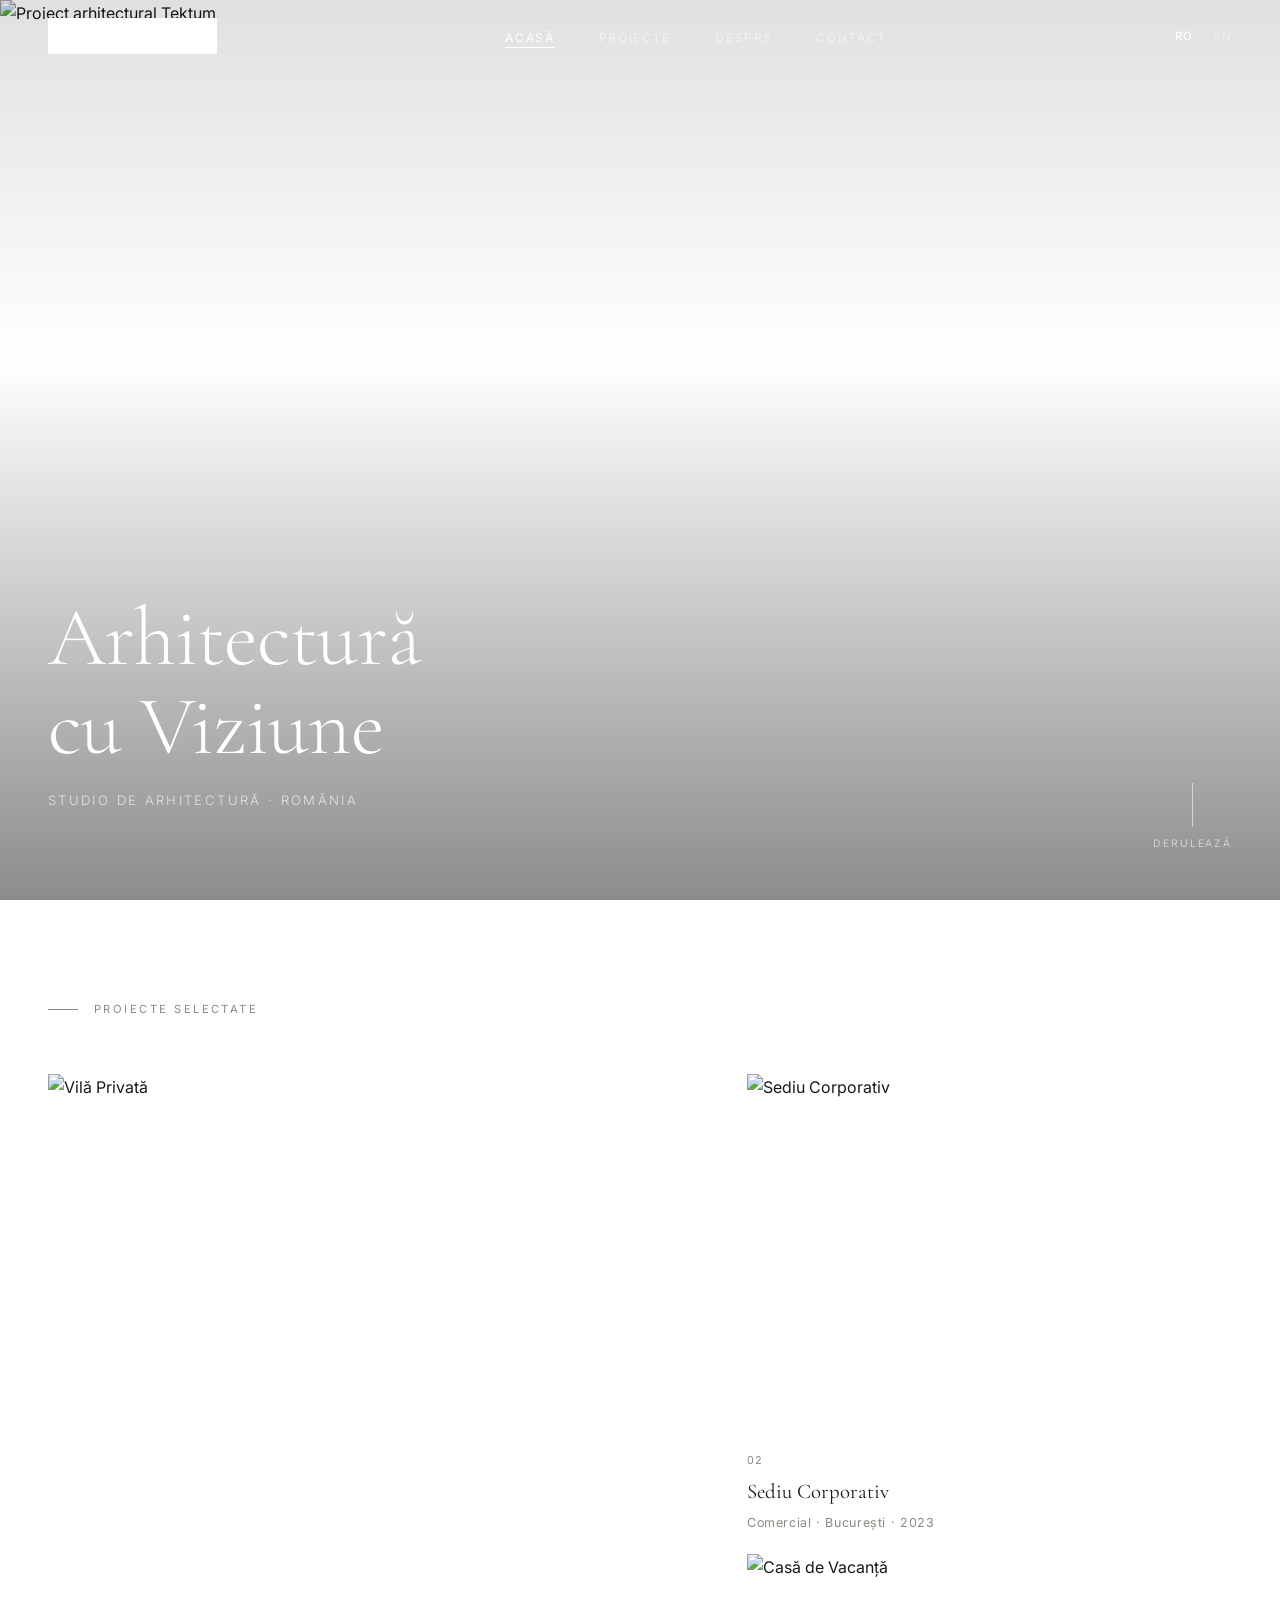
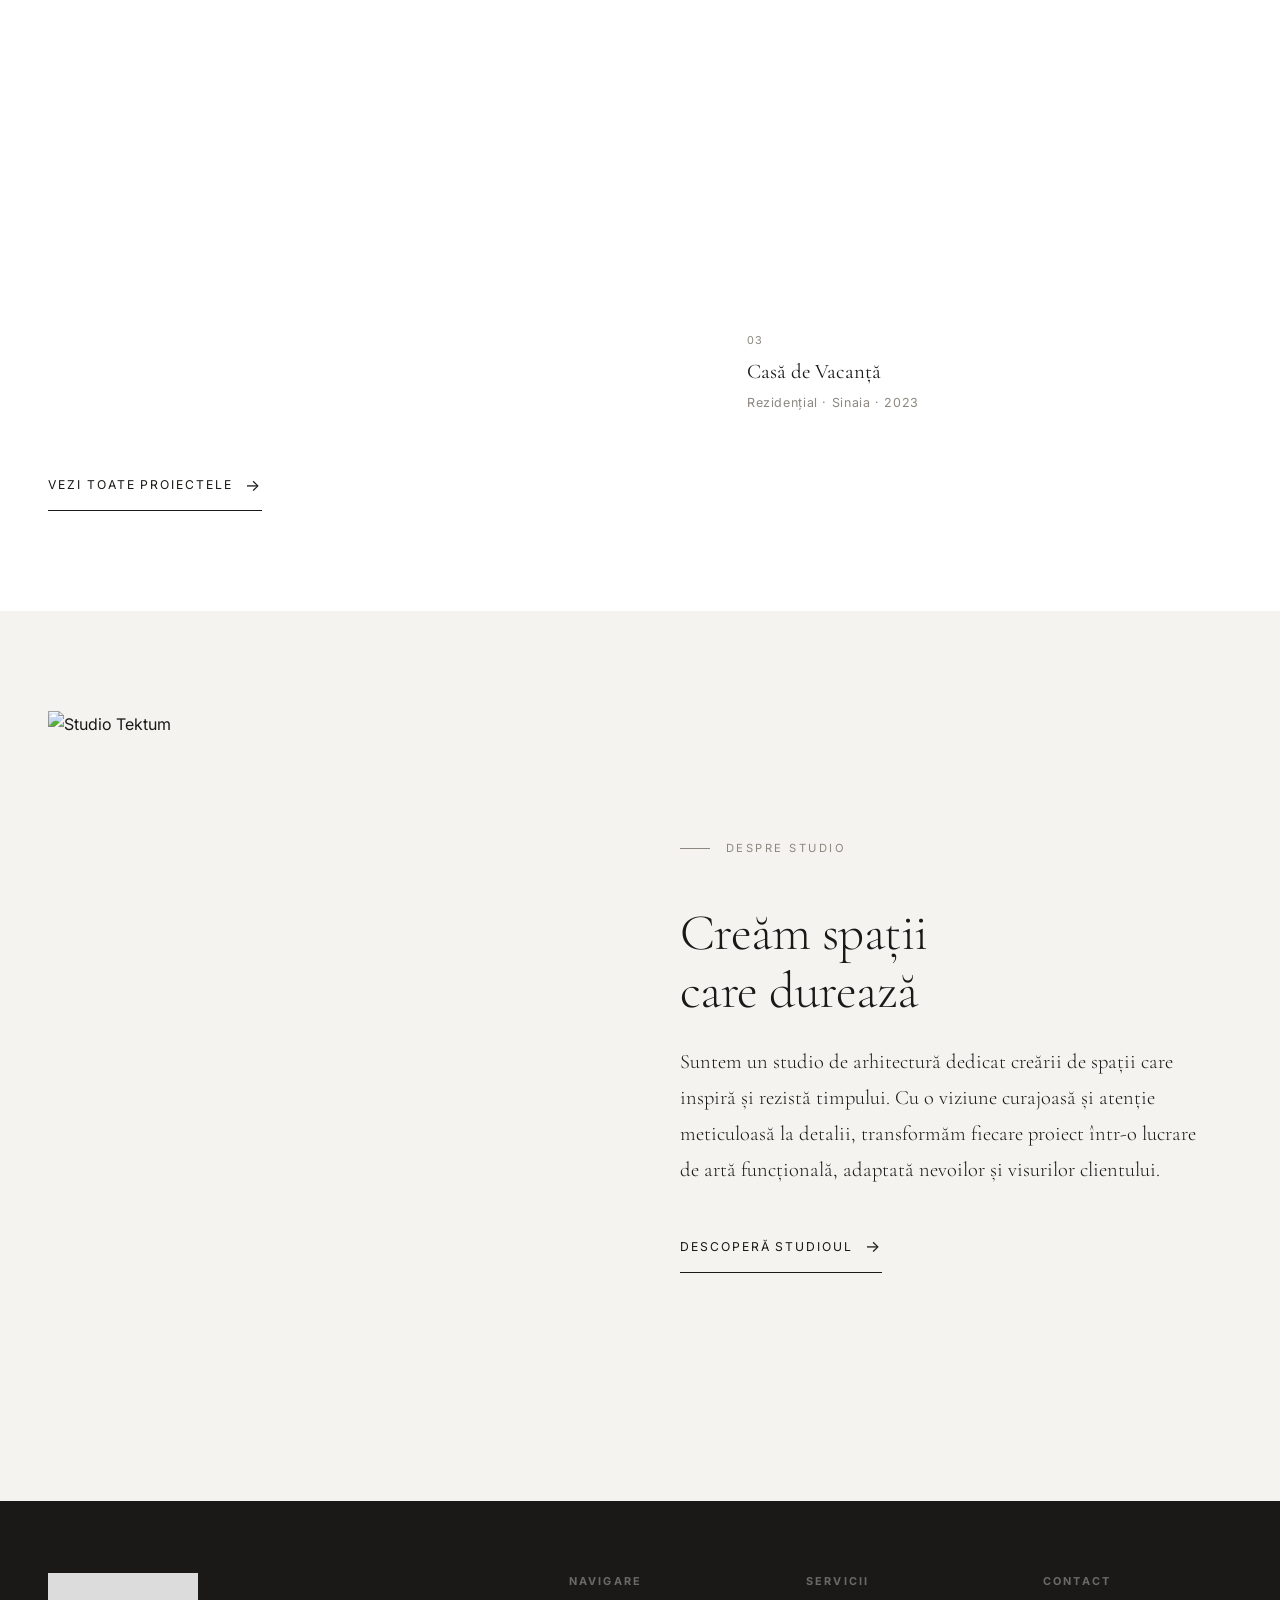
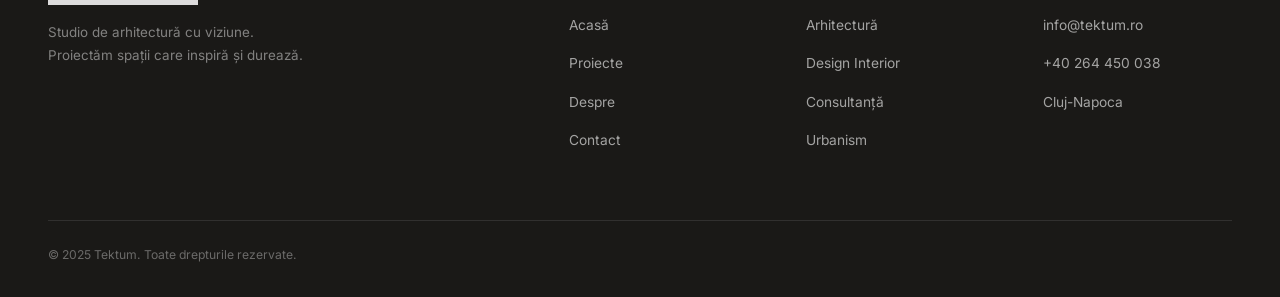
==== index.html @ 912a6b84 "Initial commit: Tektum architecture website" ====
<!DOCTYPE html>
<html lang="ro">
<head>
  <meta charset="UTF-8">
  <meta name="viewport" content="width=device-width, initial-scale=1.0">
  <title>Tektum | Studio de Arhitectură</title>
  <meta name="description" content="Tektum — studio de arhitectură dedicat creării de spații cu viziune, calitate și atenție la detalii.">
  <script>document.documentElement.lang = localStorage.getItem('tektum-lang') || 'ro';</script>
  <link rel="stylesheet" href="css/style.css">
  <link rel="preconnect" href="https://fonts.googleapis.com">
  <link rel="preconnect" href="https://fonts.gstatic.com" crossorigin>
</head>
<body class="hero-page">

  <!-- ── NAVIGATION ── -->
  <nav class="nav">
    <a href="index.html" class="nav-logo"><img src="images/tektum-logo.png" alt="Tektum" class="nav-logo-img"></a>

    <ul class="nav-links">
      <li><a href="index.html">
        <span class="ro">Acasă</span><span class="en">Home</span>
      </a></li>
      <li><a href="projects.html">
        <span class="ro">Proiecte</span><span class="en">Projects</span>
      </a></li>
      <li><a href="about.html">
        <span class="ro">Despre</span><span class="en">About</span>
      </a></li>
      <li><a href="contact.html">Contact</a></li>
    </ul>

    <div class="nav-right">
      <div class="lang-toggle" role="button" aria-label="Toggle language">
        <span data-lang="ro" class="active">RO</span>
        <span class="sep">/</span>
        <span data-lang="en">EN</span>
      </div>
      <div class="hamburger" role="button" aria-label="Menu">
        <span></span><span></span><span></span>
      </div>
    </div>
  </nav>

  <!-- ── MOBILE NAV ── -->
  <div class="mobile-nav">
    <a href="index.html"><span class="ro">Acasă</span><span class="en">Home</span></a>
    <a href="projects.html"><span class="ro">Proiecte</span><span class="en">Projects</span></a>
    <a href="about.html"><span class="ro">Despre</span><span class="en">About</span></a>
    <a href="contact.html">Contact</a>
    <div class="mobile-nav-lang">
      <div class="lang-toggle">
        <span data-lang="ro">RO</span>
        <span class="sep">/</span>
        <span data-lang="en">EN</span>
      </div>
    </div>
  </div>

  <!-- ── HERO ── -->
  <section class="hero">
    <img
      src="images/project-1.jpg"
      alt="Proiect arhitectural Tektum"
      class="hero-image"
    >
    <div class="hero-overlay"></div>
    <div class="hero-content">
      <h1 class="hero-tagline">
        <span class="ro">Arhitectură<br>cu Viziune</span>
        <span class="en">Architecture<br>with Vision</span>
      </h1>
      <p class="hero-sub">
        <span class="ro">Studio de Arhitectură · România</span>
        <span class="en">Architecture Studio · Romania</span>
      </p>
    </div>
    <div class="hero-scroll">
      <div class="hero-scroll-line"></div>
      <span class="ro">Derulează</span>
      <span class="en">Scroll</span>
    </div>
  </section>

  <!-- ── FEATURED PROJECTS ── -->
  <section class="featured-projects">
    <div class="section-label">
      <span class="ro">Proiecte Selectate</span>
      <span class="en">Selected Projects</span>
    </div>

    <div class="projects-grid">
      <!-- Project 1 — large left -->
      <a href="projects.html" class="project-card">
        <img src="images/project-1.jpg" alt="Vilă Privată" class="project-thumb">
        <div class="project-card-info">
          <p class="project-card-num">01</p>
          <h3 class="project-card-title">
            <span class="ro">Vilă Privată</span>
            <span class="en">Private Villa</span>
          </h3>
          <p class="project-card-meta">
            <span class="ro">Rezidențial · Brașov · 2024</span>
            <span class="en">Residential · Brașov · 2024</span>
          </p>
        </div>
      </a>

      <!-- Project 2 — top right -->
      <a href="projects.html" class="project-card">
        <img src="images/project-2.jpg" alt="Sediu Corporativ" class="project-thumb">
        <div class="project-card-info">
          <p class="project-card-num">02</p>
          <h3 class="project-card-title">
            <span class="ro">Sediu Corporativ</span>
            <span class="en">Corporate Office</span>
          </h3>
          <p class="project-card-meta">
            <span class="ro">Comercial · București · 2023</span>
            <span class="en">Commercial · Bucharest · 2023</span>
          </p>
        </div>
      </a>

      <!-- Project 3 — bottom right -->
      <a href="projects.html" class="project-card">
        <img src="images/project-3.jpg" alt="Casă de Vacanță" class="project-thumb">
        <div class="project-card-info">
          <p class="project-card-num">03</p>
          <h3 class="project-card-title">
            <span class="ro">Casă de Vacanță</span>
            <span class="en">Holiday House</span>
          </h3>
          <p class="project-card-meta">
            <span class="ro">Rezidențial · Sinaia · 2023</span>
            <span class="en">Residential · Sinaia · 2023</span>
          </p>
        </div>
      </a>
    </div>

    <a href="projects.html" class="btn">
      <span class="ro">Vezi toate proiectele</span>
      <span class="en">View all projects</span>
    </a>
  </section>

  <!-- ── ABOUT TEASER ── -->
  <section class="about-teaser">
    <img
      src="images/studio.jpg"
      alt="Studio Tektum"
      class="about-teaser-img"
    >
    <div class="about-teaser-content">
      <div class="section-label">
        <span class="ro">Despre Studio</span>
        <span class="en">About the Studio</span>
      </div>
      <h2 class="section-title">
        <span class="ro">Creăm spații<br>care durează</span>
        <span class="en">We create spaces<br>that endure</span>
      </h2>
      <p class="about-teaser-text">
        <span class="ro">
          Suntem un studio de arhitectură dedicat creării de spații care inspiră
          și rezistă timpului. Cu o viziune curajoasă și atenție meticuloasă la
          detalii, transformăm fiecare proiect într-o lucrare de artă funcțională,
          adaptată nevoilor și visurilor clientului.
        </span>
        <span class="en">
          We are an architecture studio dedicated to creating spaces that inspire
          and stand the test of time. With bold vision and meticulous attention
          to detail, we transform every project into a work of functional art,
          tailored to the needs and dreams of our clients.
        </span>
      </p>
      <a href="about.html" class="btn">
        <span class="ro">Descoperă studioul</span>
        <span class="en">Discover the studio</span>
      </a>
    </div>
  </section>

  <!-- ── FOOTER ── -->
  <footer class="footer">
    <div class="footer-top">
      <div class="footer-brand">
        <img src="images/tektum-logo.png" alt="Tektum" class="footer-logo-img">
        <p>
          <span class="ro">Studio de arhitectură cu viziune. Proiectăm spații care inspiră și durează.</span>
          <span class="en">An architecture studio with vision. We design spaces that inspire and endure.</span>
        </p>
      </div>

      <div class="footer-col">
        <h4><span class="ro">Navigare</span><span class="en">Navigate</span></h4>
        <ul>
          <li><a href="index.html"><span class="ro">Acasă</span><span class="en">Home</span></a></li>
          <li><a href="projects.html"><span class="ro">Proiecte</span><span class="en">Projects</span></a></li>
          <li><a href="about.html"><span class="ro">Despre</span><span class="en">About</span></a></li>
          <li><a href="contact.html">Contact</a></li>
        </ul>
      </div>

      <div class="footer-col">
        <h4><span class="ro">Servicii</span><span class="en">Services</span></h4>
        <ul>
          <li><a href="about.html#services"><span class="ro">Arhitectură</span><span class="en">Architecture</span></a></li>
          <li><a href="about.html#services"><span class="ro">Design Interior</span><span class="en">Interior Design</span></a></li>
          <li><a href="about.html#services"><span class="ro">Consultanță</span><span class="en">Consulting</span></a></li>
          <li><a href="about.html#services"><span class="ro">Urbanism</span><span class="en">Urban Planning</span></a></li>
        </ul>
      </div>

      <div class="footer-col">
        <h4>Contact</h4>
        <ul>
          <li><a href="mailto:info@tektum.ro">info@tektum.ro</a></li>
          <li><a href="tel:+40264450038">+40 264 450 038</a></li>
          <li><a href="contact.html">Cluj-Napoca</a></li>
        </ul>
      </div>
    </div>
    <div class="footer-bottom">
      <span>© 2025 Tektum. <span class="ro">Toate drepturile rezervate.</span><span class="en">All rights reserved.</span></span>
    </div>
  </footer>

  <script src="js/main.js"></script>
</body>
</html>
---- css/style.css ----
@import url('https://fonts.googleapis.com/css2?family=Cormorant+Garamond:ital,wght@0,300;0,400;0,500;0,600;1,300;1,400&family=Inter:wght@300;400;500&display=swap');

*, *::before, *::after {
  box-sizing: border-box;
  margin: 0;
  padding: 0;
}

:root {
  --bg:        #FFFFFF;
  --bg-alt:    #F5F3EF;
  --text:      #1A1917;
  --muted:     #8C8880;
  --accent:    #9B8B7A;
  --border:    #E6E2DA;
  --nav-h:     72px;
  --serif:     'Cormorant Garamond', Georgia, serif;
  --sans:      'Inter', system-ui, sans-serif;
  --ease:      cubic-bezier(0.16, 1, 0.3, 1);
}

html { font-size: 16px; scroll-behavior: smooth; }

body {
  font-family: var(--sans);
  background: var(--bg);
  color: var(--text);
  line-height: 1.65;
  overflow-x: hidden;
  animation: fadeIn .5s ease;
}

@keyframes fadeIn { from { opacity: 0; } to { opacity: 1; } }

/* Language */
html[lang="ro"] .en { display: none !important; }
html[lang="en"] .ro { display: none !important; }

a { color: inherit; text-decoration: none; }
img { display: block; max-width: 100%; height: auto; }

/* ─── NAVIGATION ─── */
.nav {
  position: fixed;
  top: 0; left: 0; right: 0;
  z-index: 100;
  height: var(--nav-h);
  display: flex;
  align-items: center;
  justify-content: space-between;
  padding: 0 48px;
  transition: background .4s var(--ease), box-shadow .4s var(--ease);
}

.nav.scrolled {
  background: rgba(255,255,255,.96);
  backdrop-filter: blur(12px);
  box-shadow: 0 1px 0 var(--border);
}

.nav-logo { display: flex; align-items: center; }

.nav-logo-img {
  height: 36px;
  width: auto;
  display: block;
  transition: filter .35s;
}

.hero-page .nav:not(.scrolled) .nav-logo-img {
  filter: brightness(0) invert(1);
}

.nav-links {
  display: flex;
  align-items: center;
  gap: 44px;
  list-style: none;
}

.nav-links a {
  font-size: .75rem;
  letter-spacing: .14em;
  text-transform: uppercase;
  font-weight: 400;
  opacity: .55;
  transition: opacity .2s;
  position: relative;
  padding-bottom: 3px;
}

.nav-links a::after {
  content: '';
  position: absolute;
  bottom: 0; left: 0; right: 0;
  height: 1px;
  background: currentColor;
  transform: scaleX(0);
  transition: transform .3s var(--ease);
}

.nav-links a:hover,
.nav-links a.active {
  opacity: 1;
}

.nav-links a.active::after,
.nav-links a:hover::after {
  transform: scaleX(1);
}

.nav-right {
  display: flex;
  align-items: center;
  gap: 28px;
}

.lang-toggle {
  display: flex;
  align-items: center;
  gap: 7px;
  cursor: pointer;
  user-select: none;
}

.lang-toggle span {
  font-size: .72rem;
  letter-spacing: .12em;
  text-transform: uppercase;
  font-weight: 400;
  opacity: .38;
  transition: opacity .2s;
}

.lang-toggle span.active { opacity: 1; font-weight: 500; }
.lang-toggle .sep { opacity: .25; }

/* Hero page: nav text is white at top */
.hero-page .nav:not(.scrolled) { color: white; }
.hero-page .nav:not(.scrolled) .hamburger span { background: white; }

/* ─── HAMBURGER ─── */
.hamburger {
  display: none;
  flex-direction: column;
  gap: 5px;
  cursor: pointer;
  padding: 4px;
}

.hamburger span {
  display: block;
  width: 24px;
  height: 1.5px;
  background: var(--text);
  transition: transform .3s var(--ease), opacity .2s;
}

.hamburger.open span:nth-child(1) { transform: rotate(45deg) translate(4.5px, 4.5px); }
.hamburger.open span:nth-child(2) { opacity: 0; transform: scaleX(0); }
.hamburger.open span:nth-child(3) { transform: rotate(-45deg) translate(4.5px, -4.5px); }

/* ─── MOBILE NAV ─── */
.mobile-nav {
  display: none;
  position: fixed;
  inset: 0;
  background: var(--bg);
  z-index: 99;
  flex-direction: column;
  justify-content: center;
  align-items: center;
  gap: 32px;
}

.mobile-nav.open { display: flex; }

.mobile-nav a {
  font-family: var(--serif);
  font-size: 2.6rem;
  font-weight: 300;
  opacity: .7;
  transition: opacity .2s;
}

.mobile-nav a:hover { opacity: 1; }

.mobile-nav-lang {
  margin-top: 16px;
  display: flex;
  gap: 16px;
}

/* ─── HERO ─── */
.hero {
  position: relative;
  height: 100vh;
  min-height: 620px;
  overflow: hidden;
}

.hero-image {
  position: absolute;
  inset: 0;
  width: 100%; height: 100%;
  object-fit: cover;
  animation: heroZoom 8s ease-out forwards;
}

@keyframes heroZoom {
  from { transform: scale(1.06); }
  to   { transform: scale(1.00); }
}

.hero-overlay {
  position: absolute;
  inset: 0;
  background: linear-gradient(
    to bottom,
    rgba(0,0,0,.12) 0%,
    rgba(0,0,0,.0)  40%,
    rgba(0,0,0,.45) 100%
  );
}

.hero-content {
  position: absolute;
  bottom: 88px;
  left: 48px;
  right: 48px;
  color: white;
}

.hero-tagline {
  font-family: var(--serif);
  font-size: clamp(2.8rem, 6.5vw, 5.5rem);
  font-weight: 300;
  line-height: 1.08;
  letter-spacing: -.01em;
  margin-bottom: 18px;
}

.hero-sub {
  font-size: .82rem;
  letter-spacing: .18em;
  text-transform: uppercase;
  opacity: .7;
  font-weight: 300;
}

.hero-scroll {
  position: absolute;
  bottom: 48px;
  right: 48px;
  color: white;
  display: flex;
  flex-direction: column;
  align-items: center;
  gap: 8px;
  font-size: .65rem;
  letter-spacing: .18em;
  text-transform: uppercase;
  opacity: .55;
}

.hero-scroll-line {
  width: 1px;
  height: 44px;
  background: white;
  transform-origin: top;
  animation: scrollLine 2.2s ease-in-out infinite;
}

@keyframes scrollLine {
  0%   { transform: scaleY(0); transform-origin: top;    opacity: 1; }
  45%  { transform: scaleY(1); transform-origin: top;    opacity: 1; }
  50%  { transform: scaleY(1); transform-origin: bottom; opacity: 1; }
  100% { transform: scaleY(0); transform-origin: bottom; opacity: 0; }
}

/* ─── SECTIONS ─── */
section { padding: 100px 48px; }

.section-label {
  font-size: .7rem;
  letter-spacing: .22em;
  text-transform: uppercase;
  color: var(--muted);
  margin-bottom: 48px;
  display: flex;
  align-items: center;
  gap: 16px;
}

.section-label::before {
  content: '';
  display: block;
  width: 30px;
  height: 1px;
  background: var(--muted);
  flex-shrink: 0;
}

.section-title {
  font-family: var(--serif);
  font-size: clamp(2rem, 4vw, 3.6rem);
  font-weight: 300;
  line-height: 1.12;
  letter-spacing: -.01em;
}

/* ─── FEATURED PROJECTS ─── */
.featured-projects { background: var(--bg); }

.projects-grid {
  display: grid;
  grid-template-columns: 7fr 5fr;
  grid-template-rows: auto auto;
  gap: 20px;
  margin-top: 56px;
  margin-bottom: 56px;
}

.project-card { position: relative; overflow: hidden; cursor: pointer; }

.project-card:nth-child(1) { grid-row: 1 / 3; }

.project-card .project-thumb {
  width: 100%;
  object-fit: cover;
  transition: transform .7s var(--ease);
  display: block;
}

.project-card:nth-child(1) .project-thumb {
  height: 100%;
  aspect-ratio: unset;
}

.project-card:nth-child(2) .project-thumb,
.project-card:nth-child(3) .project-thumb {
  aspect-ratio: 4/3;
}

.project-card:hover .project-thumb { transform: scale(1.04); }

.project-card-info { padding: 14px 0 0; }

.project-card-num {
  font-size: .68rem;
  color: var(--muted);
  letter-spacing: .1em;
  margin-bottom: 5px;
}

.project-card-title {
  font-family: var(--serif);
  font-size: 1.3rem;
  font-weight: 400;
  margin-bottom: 4px;
}

.project-card-meta {
  font-size: .78rem;
  color: var(--muted);
  letter-spacing: .05em;
}

/* ─── ABOUT TEASER ─── */
.about-teaser {
  background: var(--bg-alt);
  display: grid;
  grid-template-columns: 1fr 1fr;
  gap: 80px;
  align-items: center;
}

.about-teaser-img {
  width: 100%;
  aspect-ratio: 4/5;
  object-fit: cover;
}

.about-teaser-content { max-width: 520px; }

.about-teaser-text {
  font-family: var(--serif);
  font-size: clamp(1.05rem, 1.6vw, 1.3rem);
  font-weight: 300;
  line-height: 1.75;
  color: var(--text);
  margin: 24px 0 44px;
}

/* ─── BUTTON ─── */
.btn {
  display: inline-flex;
  align-items: center;
  gap: 12px;
  font-size: .76rem;
  letter-spacing: .16em;
  text-transform: uppercase;
  font-weight: 400;
  padding-bottom: 12px;
  border-bottom: 1px solid var(--text);
  transition: gap .3s var(--ease);
}

.btn:hover { gap: 22px; }
.btn::after { content: '→'; font-size: 1rem; font-family: var(--sans); }

/* ─── PAGE HEADER ─── */
.page-header {
  padding-top: calc(var(--nav-h) + 80px);
  padding-bottom: 48px;
  padding-left: 48px;
  padding-right: 48px;
}

.page-header h1 {
  font-family: var(--serif);
  font-size: clamp(2.6rem, 5.5vw, 4.8rem);
  font-weight: 300;
  letter-spacing: -.02em;
  line-height: 1.05;
}

/* ─── FILTER TABS ─── */
.filter-bar {
  display: flex;
  padding: 0 48px;
  border-bottom: 1px solid var(--border);
  gap: 0;
  overflow-x: auto;
}

.filter-tab {
  padding: 16px 28px;
  font-size: .74rem;
  letter-spacing: .12em;
  text-transform: uppercase;
  cursor: pointer;
  border-bottom: 2px solid transparent;
  margin-bottom: -1px;
  white-space: nowrap;
  opacity: .45;
  transition: opacity .2s, border-color .2s;
  background: none;
  border-top: none;
  border-left: none;
  border-right: none;
  font-family: var(--sans);
  color: var(--text);
}

.filter-tab:first-child { padding-left: 0; }

.filter-tab.active,
.filter-tab:hover {
  opacity: 1;
  border-bottom-color: var(--text);
}

/* ─── PROJECTS GRID (all projects page) ─── */
.projects-all {
  padding: 48px;
  display: grid;
  grid-template-columns: repeat(3, 1fr);
  gap: 32px 24px;
}

.project-item {
  position: relative;
  overflow: hidden;
  cursor: pointer;
}

.project-item-img {
  width: 100%;
  aspect-ratio: 4/3;
  object-fit: cover;
  display: block;
  transition: transform .6s var(--ease);
}

.project-item:hover .project-item-img { transform: scale(1.04); }

.project-item-overlay {
  position: absolute;
  inset: 0;
  background: rgba(20,18,15,.65);
  display: flex;
  flex-direction: column;
  justify-content: flex-end;
  padding: 24px;
  opacity: 0;
  transition: opacity .3s;
  color: white;
}

.project-item:hover .project-item-overlay { opacity: 1; }

.project-item-overlay h3 {
  font-family: var(--serif);
  font-size: 1.5rem;
  font-weight: 400;
  margin-bottom: 5px;
}

.project-item-overlay p {
  font-size: .76rem;
  letter-spacing: .08em;
  opacity: .72;
}

.project-item-info { padding: 14px 0 0; }

.project-item-title {
  font-family: var(--serif);
  font-size: 1.1rem;
  font-weight: 400;
  margin-bottom: 3px;
}

.project-item-sub {
  font-size: .75rem;
  color: var(--muted);
}

/* ─── ABOUT PAGE ─── */
.about-intro {
  padding-top: calc(var(--nav-h) + 60px);
  padding-left: 48px;
  padding-right: 48px;
  padding-bottom: 80px;
  display: grid;
  grid-template-columns: 1fr 1fr;
  gap: 80px;
  align-items: end;
}

.about-intro-text h1 {
  font-family: var(--serif);
  font-size: clamp(2.6rem, 5.5vw, 4.8rem);
  font-weight: 300;
  letter-spacing: -.02em;
  line-height: 1.05;
  margin-bottom: 28px;
}

.about-intro-text p {
  font-size: .97rem;
  line-height: 1.85;
  color: var(--muted);
  max-width: 440px;
}

.about-intro-img {
  width: 100%;
  aspect-ratio: 5/4;
  object-fit: cover;
}

.about-stats {
  display: grid;
  grid-template-columns: repeat(3, 1fr);
  border-top: 1px solid var(--border);
  border-bottom: 1px solid var(--border);
  padding: 0 48px;
}

.stat-item {
  padding: 52px 48px;
  border-right: 1px solid var(--border);
}

.stat-item:first-child { padding-left: 0; }
.stat-item:last-child { border-right: none; }

.stat-num {
  font-family: var(--serif);
  font-size: 3.6rem;
  font-weight: 300;
  line-height: 1;
  margin-bottom: 8px;
}

.stat-label {
  font-size: .72rem;
  letter-spacing: .14em;
  text-transform: uppercase;
  color: var(--muted);
}

.about-philosophy {
  display: grid;
  grid-template-columns: 1fr 2fr;
  gap: 80px;
}

.about-philosophy h2 {
  font-family: var(--serif);
  font-size: clamp(1.8rem, 3vw, 2.8rem);
  font-weight: 300;
  line-height: 1.15;
}

.about-philosophy p {
  font-size: .97rem;
  line-height: 1.9;
  color: var(--muted);
  margin-bottom: 20px;
}

.about-services { background: var(--bg-alt); }

.services-grid {
  display: grid;
  grid-template-columns: repeat(3, 1fr);
  gap: 40px;
  margin-top: 56px;
}

.service-item {
  padding-top: 24px;
  border-top: 1px solid var(--border);
}

.service-num {
  font-size: .68rem;
  color: var(--muted);
  letter-spacing: .1em;
  margin-bottom: 12px;
}

.service-title {
  font-family: var(--serif);
  font-size: 1.45rem;
  font-weight: 400;
  margin-bottom: 12px;
}

.service-desc {
  font-size: .88rem;
  line-height: 1.75;
  color: var(--muted);
}

/* ─── CONTACT PAGE ─── */
.contact-wrap {
  padding-top: calc(var(--nav-h) + 80px);
  padding-bottom: 100px;
  padding-left: 48px;
  padding-right: 48px;
  display: grid;
  grid-template-columns: 5fr 7fr;
  gap: 80px;
}

.contact-info h1 {
  font-family: var(--serif);
  font-size: clamp(2rem, 4vw, 3.5rem);
  font-weight: 300;
  line-height: 1.1;
  margin-bottom: 56px;
}

.contact-detail { margin-bottom: 36px; }

.contact-detail-label {
  font-size: .68rem;
  letter-spacing: .18em;
  text-transform: uppercase;
  color: var(--muted);
  margin-bottom: 7px;
}

.contact-detail-value {
  font-size: .97rem;
  line-height: 1.7;
}

.contact-detail-value a:hover { text-decoration: underline; }

.contact-form { padding-top: 24px; }

.form-row {
  display: grid;
  grid-template-columns: 1fr 1fr;
  gap: 24px;
}

.form-group { margin-bottom: 36px; }

.form-group label {
  display: block;
  font-size: .68rem;
  letter-spacing: .18em;
  text-transform: uppercase;
  color: var(--muted);
  margin-bottom: 10px;
}

.form-group input,
.form-group select,
.form-group textarea {
  width: 100%;
  border: none;
  border-bottom: 1px solid var(--border);
  padding: 10px 0;
  font-family: var(--sans);
  font-size: .95rem;
  background: transparent;
  color: var(--text);
  outline: none;
  transition: border-color .2s;
  appearance: none;
  -webkit-appearance: none;
  border-radius: 0;
}

.form-group input:focus,
.form-group select:focus,
.form-group textarea:focus { border-bottom-color: var(--text); }

.form-group textarea { resize: none; height: 110px; }

.form-group select { cursor: pointer; }

.btn-submit {
  display: inline-flex;
  align-items: center;
  gap: 16px;
  background: var(--text);
  color: white;
  border: none;
  padding: 16px 44px;
  font-family: var(--sans);
  font-size: .76rem;
  letter-spacing: .16em;
  text-transform: uppercase;
  cursor: pointer;
  transition: background .3s;
}

.btn-submit:hover { background: var(--accent); }

/* ─── FOOTER ─── */
.footer {
  background: var(--text);
  color: white;
  padding: 72px 48px 32px;
}

.footer-top {
  display: grid;
  grid-template-columns: 2.5fr 1fr 1fr 1fr;
  gap: 48px;
  padding-bottom: 56px;
  border-bottom: 1px solid rgba(255,255,255,.1);
}

.footer-logo-img {
  height: 32px;
  width: auto;
  display: block;
  margin-bottom: 16px;
  filter: brightness(0) invert(1);
  opacity: .85;
}

.footer-brand p {
  font-size: .84rem;
  line-height: 1.7;
  opacity: .45;
  max-width: 260px;
}

.footer-col h4 {
  font-size: .68rem;
  letter-spacing: .2em;
  text-transform: uppercase;
  opacity: .35;
  margin-bottom: 20px;
}

.footer-col ul { list-style: none; }

.footer-col ul li { margin-bottom: 12px; }

.footer-col ul li a {
  font-size: .86rem;
  opacity: .6;
  transition: opacity .2s;
}

.footer-col ul li a:hover { opacity: 1; }

.footer-bottom {
  display: flex;
  justify-content: space-between;
  align-items: center;
  padding-top: 24px;
  font-size: .76rem;
  opacity: .35;
}

/* ─── SCROLL ANIMATIONS ─── */
.anim-fade-up {
  opacity: 0;
  transform: translateY(22px);
  transition: opacity .65s var(--ease), transform .65s var(--ease);
}

.anim-fade-up.visible {
  opacity: 1;
  transform: translateY(0);
}

/* ─── RESPONSIVE ─── */
@media (max-width: 1100px) {
  .projects-all { grid-template-columns: repeat(2, 1fr); }
  .footer-top { grid-template-columns: 1fr 1fr; }
}

@media (max-width: 900px) {
  .about-teaser { grid-template-columns: 1fr; }
  .about-intro { grid-template-columns: 1fr; }
  .about-philosophy { grid-template-columns: 1fr; }
  .contact-wrap { grid-template-columns: 1fr; }
}

@media (max-width: 768px) {
  :root { --nav-h: 60px; }
  section { padding: 60px 24px; }

  .nav { padding: 0 24px; }
  .nav-links { display: none; }
  .hamburger { display: flex; }

  .hero-content { left: 24px; right: 24px; bottom: 64px; }
  .hero-scroll { right: 24px; bottom: 28px; }

  .projects-grid {
    grid-template-columns: 1fr;
    grid-template-rows: auto;
  }
  .project-card:nth-child(1) {
    grid-row: auto;
  }
  .project-card:nth-child(1) .project-thumb {
    aspect-ratio: 4/3;
    height: auto;
  }

  .projects-all { grid-template-columns: 1fr; padding: 24px; }

  .about-stats { grid-template-columns: 1fr; padding: 0 24px; }
  .stat-item {
    border-right: none;
    border-bottom: 1px solid var(--border);
    padding: 32px 0;
  }
  .stat-item:last-child { border-bottom: none; }

  .services-grid { grid-template-columns: 1fr; }

  .form-row { grid-template-columns: 1fr; }

  .page-header,
  .about-intro,
  .contact-wrap,
  .filter-bar { padding-left: 24px; padding-right: 24px; }

  .footer { padding: 48px 24px 24px; }
  .footer-top { grid-template-columns: 1fr; gap: 32px; }
  .footer-bottom { flex-direction: column; gap: 8px; text-align: center; }
}

@media (max-width: 480px) {
  .projects-grid { gap: 12px; }
  .projects-all { gap: 20px 12px; }
}
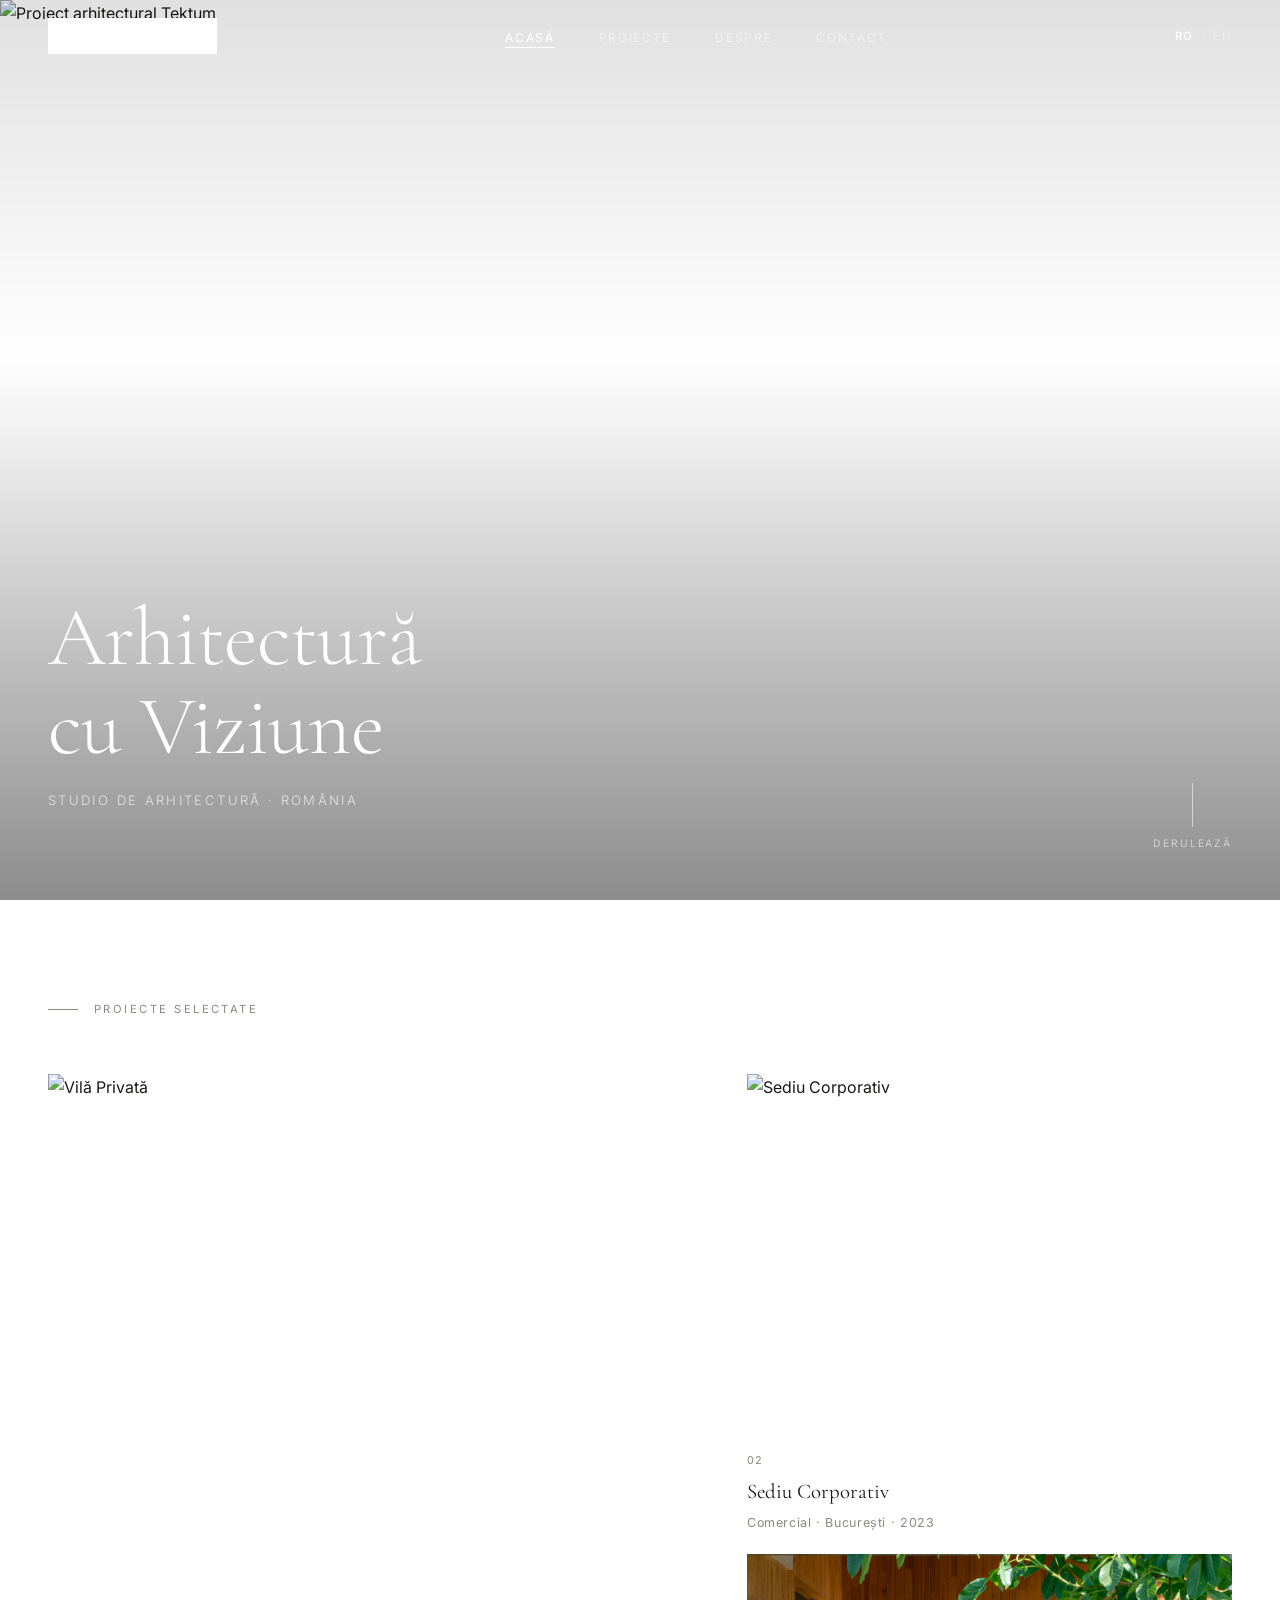
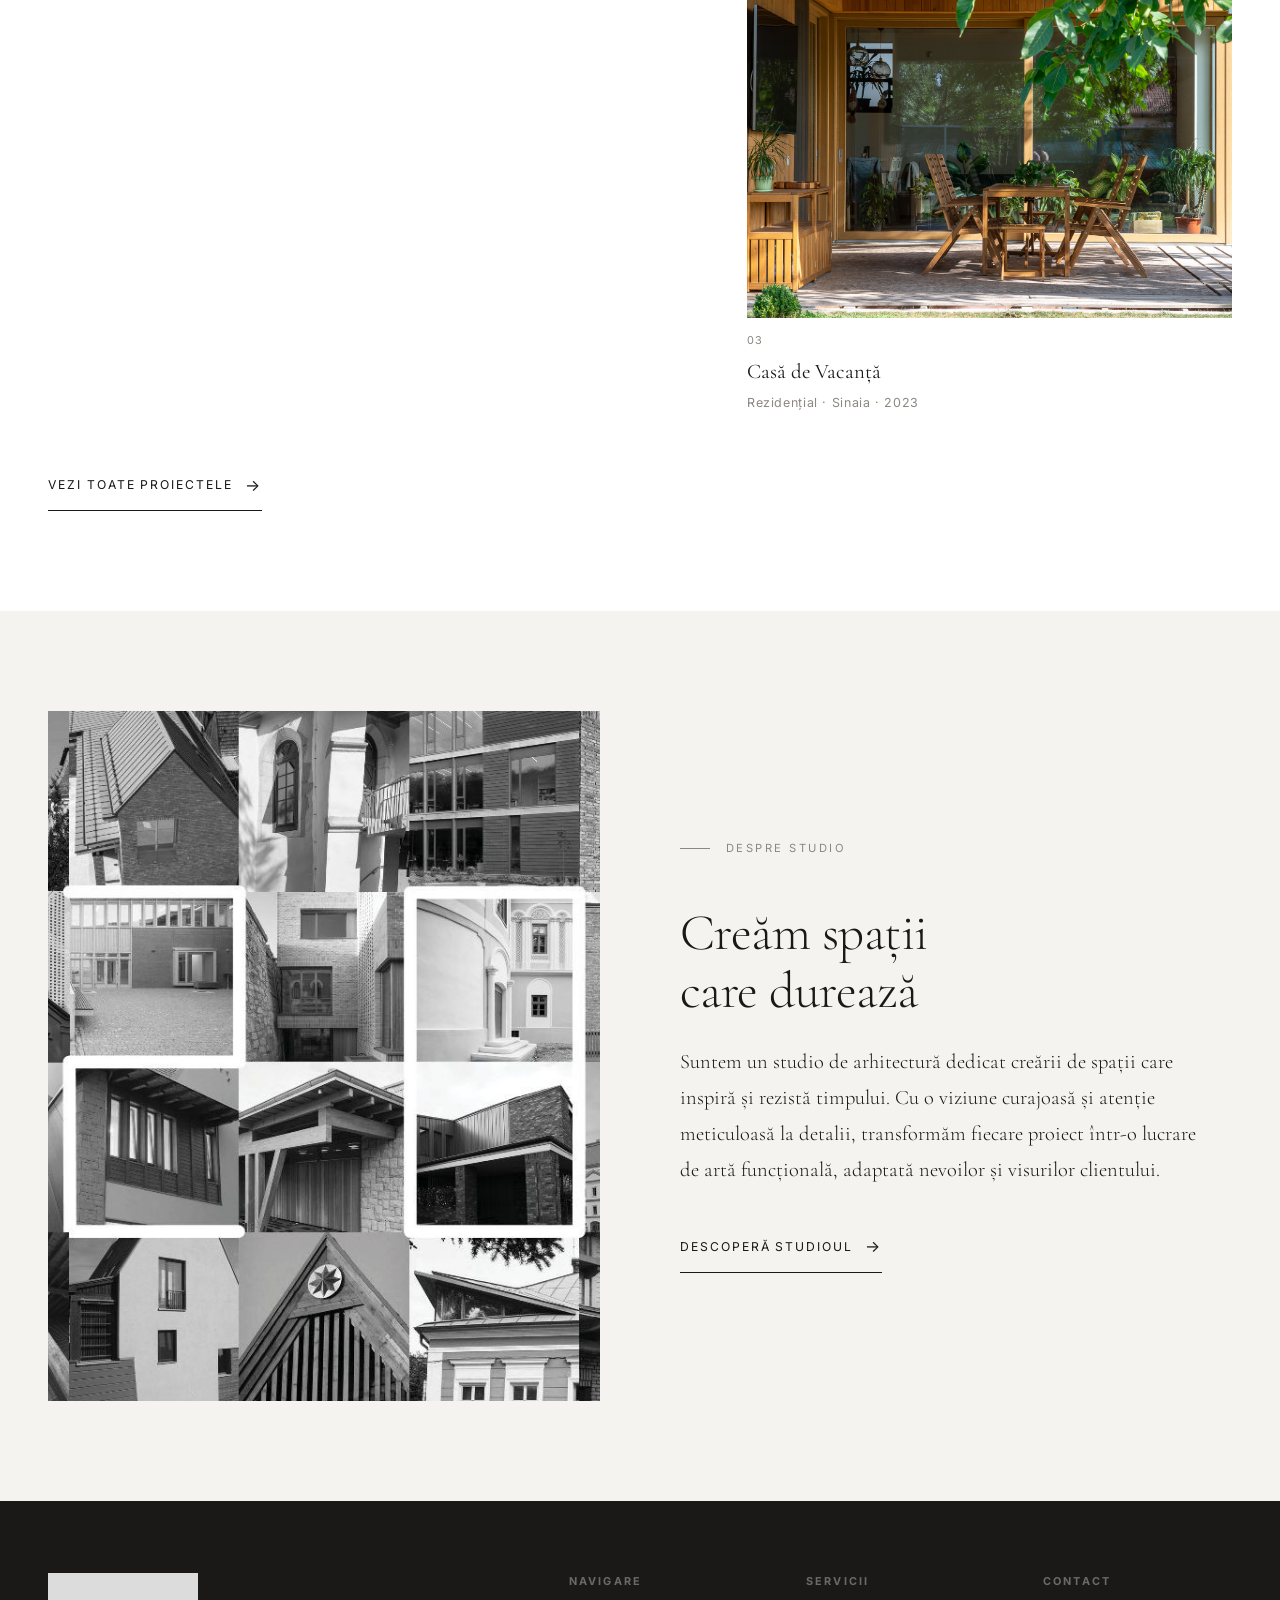
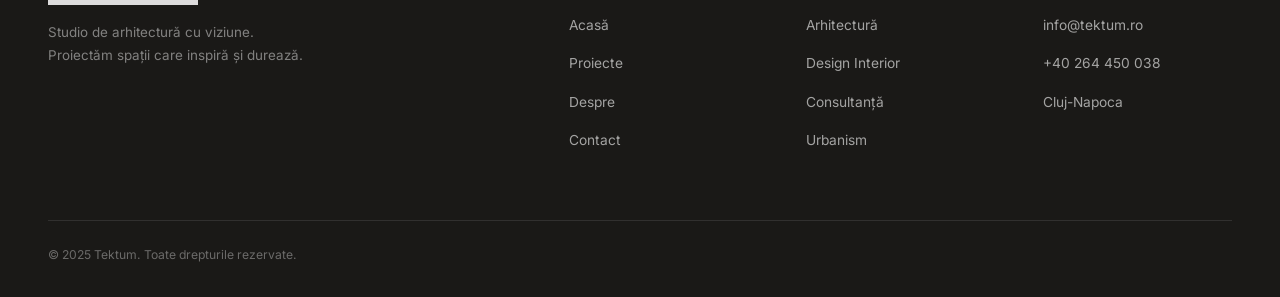
==== commit 2dec989e: "Add project images and hero photo" ====
--- a/index.html
+++ b/index.html
@@ -59,7 +59,7 @@
   <!-- ── HERO ── -->
   <section class="hero">
     <img
-      src="images/project-1.jpg"
+      src="images/hero.jpg"
       alt="Proiect arhitectural Tektum"
       class="hero-image"
     >
